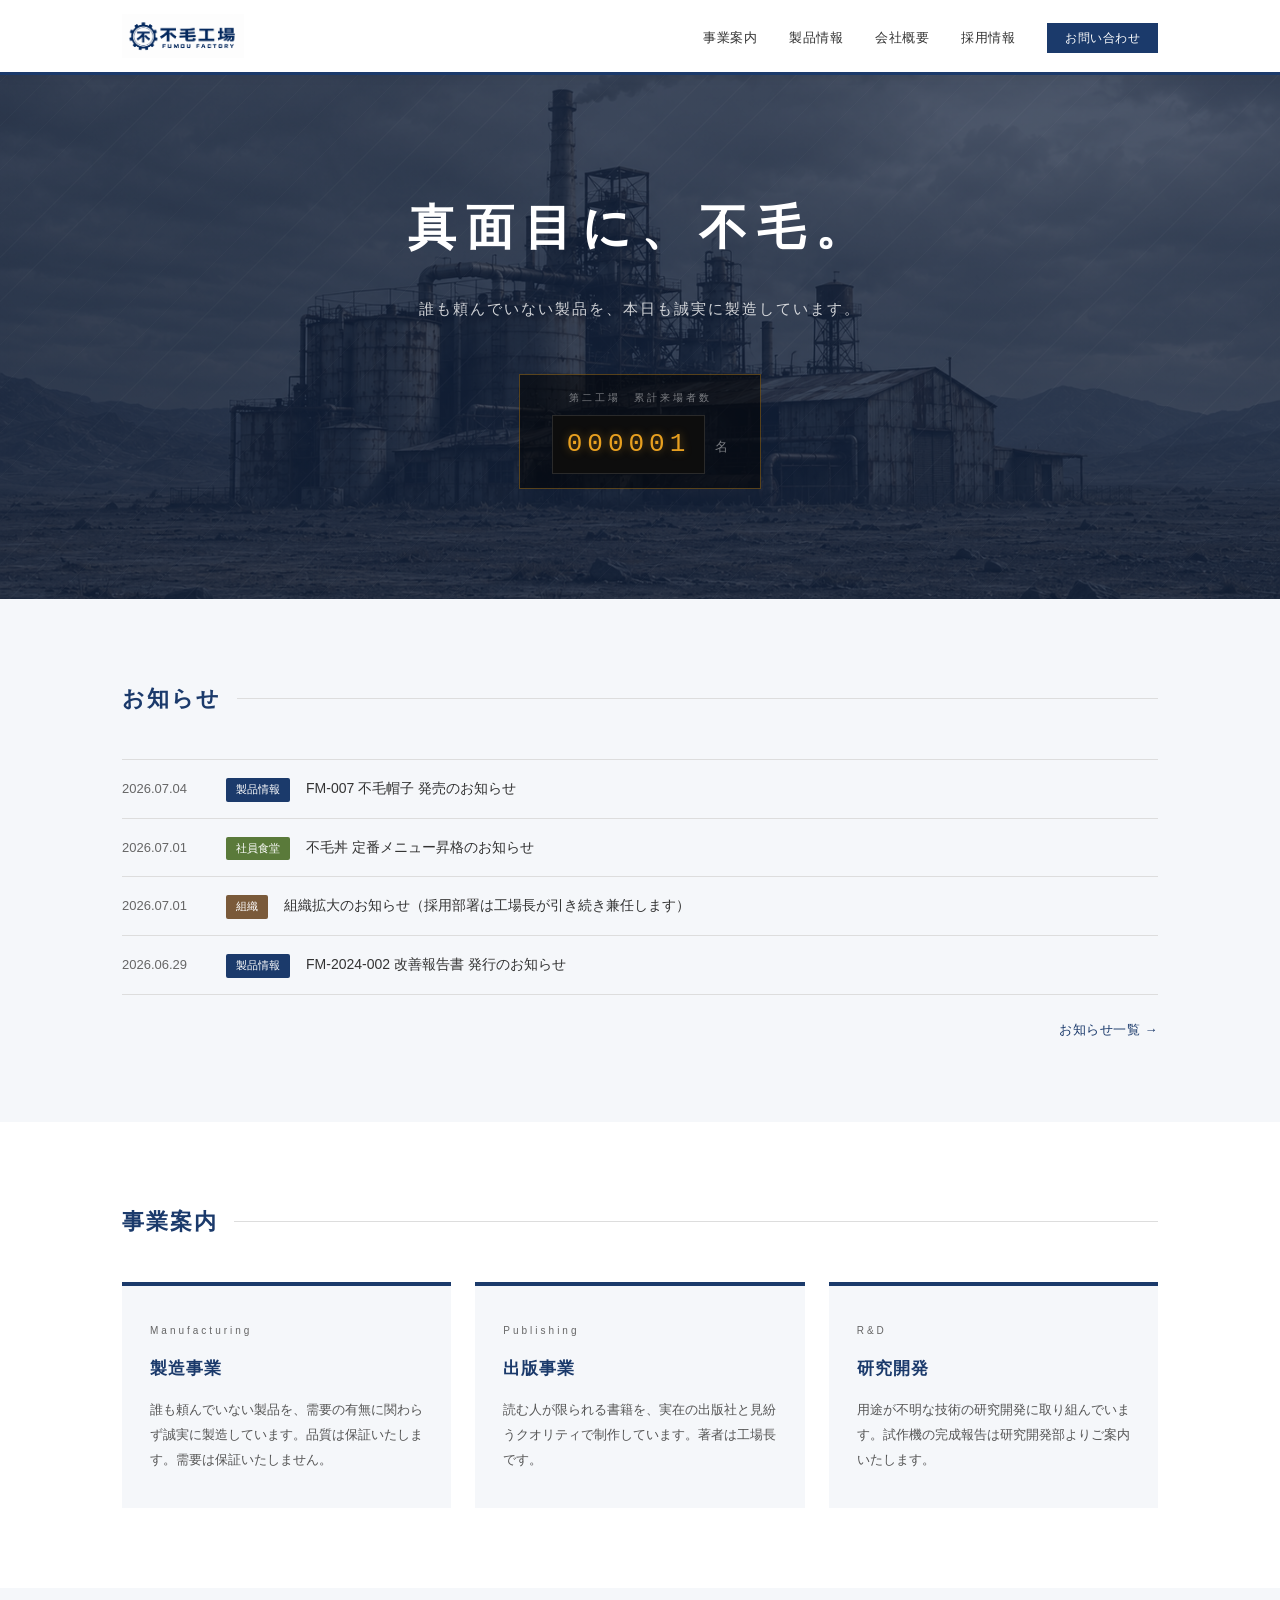
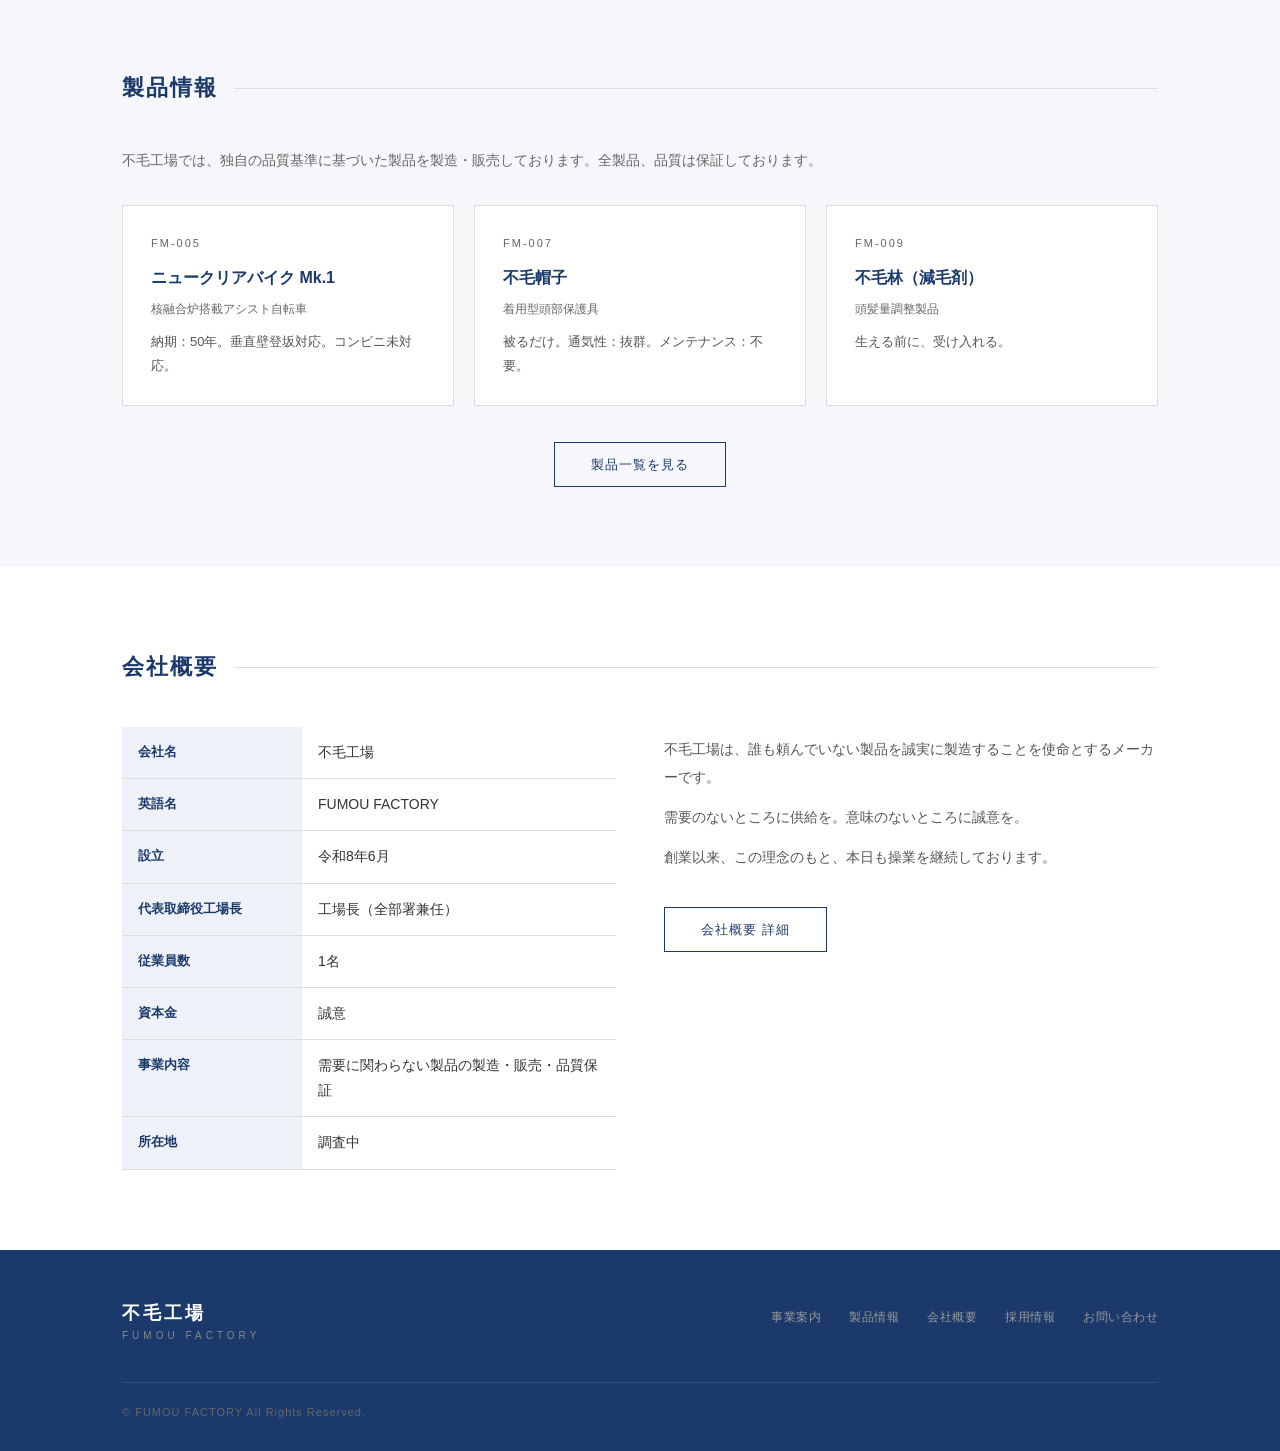
==== index.html @ f2d19d96 "hiro" ====
<!DOCTYPE html>
<html lang="ja">
<head>
  <meta charset="UTF-8">
  <meta name="viewport" content="width=device-width, initial-scale=1.0">
  <title>不毛工場 | FUMOU FACTORY</title>
  <meta name="description" content="不毛工場は、誰も頼んでいない製品を誠実に製造するメーカーです。">
  <link rel="stylesheet" href="style.css">
</head>
<body>

<!-- ヘッダー -->
<header class="header">
  <div class="header-inner">
    <div class="logo">
      <a href="/fumou-factory/"><img src="images/logo.png" alt="不毛工場 FUMOU FACTORY" class="logo-img"></a>
    </div>
    <nav class="nav">
      <ul>
        <li><a href="#">事業案内</a></li>
        <li><a href="#">製品情報</a></li>
        <li><a href="about.html">会社概要</a></li>
        <li><a href="#">採用情報</a></li>
        <li><a href="#" class="contact-btn">お問い合わせ</a></li>
      </ul>
    </nav>
  </div>
</header>

<!-- キービジュアル -->
<section class="hero">
  <div class="hero-inner">
    <p class="hero-tagline">真面目に、不毛。</p>
    <p class="hero-sub">誰も頼んでいない製品を、本日も誠実に製造しています。</p>
    <div class="hero-counter">
      <span class="hero-counter-label">第二工場　累計来場者数</span>
      <div class="hero-counter-display">
        <span class="counter-digits" id="visit-count">------</span>
        <span class="hero-counter-unit">名</span>
      </div>
    </div>
  </div>
</section>

<!-- お知らせ -->
<section class="section news-section">
  <div class="container">
    <h2 class="section-title"><span>お知らせ</span></h2>
    <ul class="news-list">
      <li class="news-item">
        <span class="news-date">2026.07.04</span>
        <span class="news-cat cat-product">製品情報</span>
        <a href="#">FM-007 不毛帽子 発売のお知らせ</a>
      </li>
      <li class="news-item">
        <span class="news-date">2026.07.01</span>
        <span class="news-cat cat-canteen">社員食堂</span>
        <a href="#">不毛丼 定番メニュー昇格のお知らせ</a>
      </li>
      <li class="news-item">
        <span class="news-date">2026.07.01</span>
        <span class="news-cat cat-org">組織</span>
        <a href="#">組織拡大のお知らせ（採用部署は工場長が引き続き兼任します）</a>
      </li>
      <li class="news-item">
        <span class="news-date">2026.06.29</span>
        <span class="news-cat cat-product">製品情報</span>
        <a href="#">FM-2024-002 改善報告書 発行のお知らせ</a>
      </li>
    </ul>
    <div class="news-more-wrap">
      <a href="#" class="link-more">お知らせ一覧 →</a>
    </div>
  </div>
</section>

<!-- 事業案内 -->
<section class="section business-section">
  <div class="container">
    <h2 class="section-title"><span>事業案内</span></h2>
    <div class="business-grid">
      <div class="business-card">
        <div class="business-label">Manufacturing</div>
        <h3>製造事業</h3>
        <p>誰も頼んでいない製品を、需要の有無に関わらず誠実に製造しています。品質は保証いたします。需要は保証いたしません。</p>
      </div>
      <div class="business-card">
        <div class="business-label">Publishing</div>
        <h3>出版事業</h3>
        <p>読む人が限られる書籍を、実在の出版社と見紛うクオリティで制作しています。著者は工場長です。</p>
      </div>
      <div class="business-card">
        <div class="business-label">R&amp;D</div>
        <h3>研究開発</h3>
        <p>用途が不明な技術の研究開発に取り組んでいます。試作機の完成報告は研究開発部よりご案内いたします。</p>
      </div>
    </div>
  </div>
</section>

<!-- 製品情報 -->
<section class="section products-section">
  <div class="container">
    <h2 class="section-title"><span>製品情報</span></h2>
    <p class="section-lead">不毛工場では、独自の品質基準に基づいた製品を製造・販売しております。全製品、品質は保証しております。</p>
    <div class="product-grid">
      <div class="product-card">
        <div class="product-num">FM-005</div>
        <div class="product-name">ニュークリアバイク Mk.1</div>
        <div class="product-spec">核融合炉搭載アシスト自転車</div>
        <div class="product-desc">納期：50年。垂直壁登坂対応。コンビニ未対応。</div>
      </div>
      <div class="product-card">
        <div class="product-num">FM-007</div>
        <div class="product-name">不毛帽子</div>
        <div class="product-spec">着用型頭部保護具</div>
        <div class="product-desc">被るだけ。通気性：抜群。メンテナンス：不要。</div>
      </div>
      <div class="product-card">
        <div class="product-num">FM-009</div>
        <div class="product-name">不毛林（減毛剤）</div>
        <div class="product-spec">頭髪量調整製品</div>
        <div class="product-desc">生える前に、受け入れる。</div>
      </div>
    </div>
    <div class="btn-wrap">
      <a href="#" class="btn-outline">製品一覧を見る</a>
    </div>
  </div>
</section>

<!-- 会社概要 -->
<section class="section company-section">
  <div class="container">
    <h2 class="section-title"><span>会社概要</span></h2>
    <div class="company-inner">
      <table class="company-table">
        <tr>
          <th>会社名</th>
          <td>不毛工場</td>
        </tr>
        <tr>
          <th>英語名</th>
          <td>FUMOU FACTORY</td>
        </tr>
        <tr>
          <th>設立</th>
          <td>令和8年6月</td>
        </tr>
        <tr>
          <th>代表取締役工場長</th>
          <td>工場長（全部署兼任）</td>
        </tr>
        <tr>
          <th>従業員数</th>
          <td>1名</td>
        </tr>
        <tr>
          <th>資本金</th>
          <td>誠意</td>
        </tr>
        <tr>
          <th>事業内容</th>
          <td>需要に関わらない製品の製造・販売・品質保証</td>
        </tr>
        <tr>
          <th>所在地</th>
          <td>調査中</td>
        </tr>
      </table>
      <div class="company-text">
        <p>不毛工場は、誰も頼んでいない製品を誠実に製造することを使命とするメーカーです。</p>
        <p>需要のないところに供給を。意味のないところに誠意を。</p>
        <p>創業以来、この理念のもと、本日も操業を継続しております。</p>
        <a href="#" class="btn-outline" style="display:inline-block;margin-top:24px;">会社概要 詳細</a>
      </div>
    </div>
  </div>
</section>

<!-- フッター -->
<footer class="footer">
  <div class="container">
    <div class="footer-top">
      <div class="footer-logo">
        <span class="footer-logo-ja">不毛工場</span>
        <span class="footer-logo-en">FUMOU FACTORY</span>
      </div>
      <ul class="footer-nav">
        <li><a href="#">事業案内</a></li>
        <li><a href="#">製品情報</a></li>
        <li><a href="about.html">会社概要</a></li>
        <li><a href="#">採用情報</a></li>
        <li><a href="#">お問い合わせ</a></li>
      </ul>
    </div>
    <div class="footer-bottom">
      <p class="copyright">© FUMOU FACTORY All Rights Reserved.</p>
    </div>
  </div>
</footer>

<script>
(function () {
  var key = 'fumou_visit_count';
  var n = parseInt(localStorage.getItem(key) || '0') + 1;
  localStorage.setItem(key, n);
  var el = document.getElementById('visit-count');
  if (el) el.textContent = String(n).padStart(6, '0');
})();
</script>
</body>
</html>
---- style.css ----
/* ===========================
   不毛工場 FUMOU FACTORY
   Corporate Website Stylesheet
=========================== */

*, *::before, *::after {
  margin: 0;
  padding: 0;
  box-sizing: border-box;
}

:root {
  --navy: #1b3a6b;
  --navy-mid: #2d5a9e;
  --navy-light: #eef2f8;
  --gray-dark: #333333;
  --gray-mid: #666666;
  --gray-light: #f5f7fa;
  --border: #dddddd;
  --white: #ffffff;
}

body {
  font-family: "Yu Gothic", "游ゴシック", "Hiragino Kaku Gothic ProN", "ヒラギノ角ゴ ProN W3", Meiryo, "メイリオ", sans-serif;
  font-size: 15px;
  color: var(--gray-dark);
  line-height: 1.8;
  background: var(--white);
}

a {
  color: var(--navy);
  text-decoration: none;
}

a:hover {
  text-decoration: underline;
}

.container {
  max-width: 1100px;
  margin: 0 auto;
  padding: 0 32px;
}

/* ===========================
   HEADER
=========================== */

.header {
  background: var(--white);
  border-bottom: 3px solid var(--navy);
  position: sticky;
  top: 0;
  z-index: 100;
  box-shadow: 0 2px 10px rgba(0, 0, 0, 0.06);
}

.header-inner {
  max-width: 1100px;
  margin: 0 auto;
  padding: 0 32px;
  height: 72px;
  display: flex;
  align-items: center;
  justify-content: space-between;
}

.logo a {
  display: block;
}

.logo-img {
  height: 44px;
  width: auto;
  display: block;
}

.nav ul {
  display: flex;
  list-style: none;
  gap: 32px;
  align-items: center;
}

.nav a {
  font-size: 13px;
  color: var(--gray-dark);
  font-weight: 500;
  letter-spacing: 0.5px;
  transition: color 0.2s;
}

.nav a:hover {
  color: var(--navy);
  text-decoration: none;
}

.contact-btn {
  background: var(--navy) !important;
  color: var(--white) !important;
  padding: 8px 18px !important;
  font-size: 12px !important;
  letter-spacing: 1px;
  transition: background 0.2s !important;
}

.contact-btn:hover {
  background: var(--navy-mid) !important;
}

/* ===========================
   HERO
=========================== */

.hero {
  background:
    linear-gradient(rgba(18, 35, 65, 0.72), rgba(18, 35, 65, 0.72)),
    url('images/hero.png') center / cover no-repeat;
  color: var(--white);
  padding: 110px 32px;
  text-align: center;
  position: relative;
  overflow: hidden;
}

.hero::before {
  content: '';
  position: absolute;
  inset: 0;
  background:
    repeating-linear-gradient(
      -45deg,
      transparent 0,
      transparent 30px,
      rgba(255,255,255,0.02) 30px,
      rgba(255,255,255,0.02) 31px
    );
}

.hero-inner {
  position: relative;
  z-index: 1;
}

.hero-tagline {
  font-size: 48px;
  font-weight: 700;
  letter-spacing: 10px;
  margin-bottom: 24px;
}

.hero-sub {
  font-size: 15px;
  opacity: 0.8;
  letter-spacing: 2px;
}

.hero-counter {
  display: inline-flex;
  flex-direction: column;
  align-items: center;
  gap: 8px;
  margin-top: 52px;
  background: rgba(0,0,0,0.55);
  border: 1px solid rgba(232,160,32,0.35);
  padding: 14px 32px;
}

.hero-counter-label {
  font-size: 10px;
  color: rgba(255,255,255,0.45);
  letter-spacing: 3px;
}

.hero-counter-display {
  display: flex;
  align-items: baseline;
  gap: 10px;
}

.hero-counter-unit {
  font-size: 13px;
  color: rgba(255,255,255,0.45);
}

/* ===========================
   SECTIONS (共通)
=========================== */

.section {
  padding: 80px 0;
}

.section-title {
  font-size: 22px;
  font-weight: 700;
  color: var(--navy);
  letter-spacing: 2px;
  margin-bottom: 40px;
  display: flex;
  align-items: center;
  gap: 16px;
}

.section-title::after {
  content: '';
  flex: 1;
  height: 1px;
  background: var(--border);
}

.section-title span {
  white-space: nowrap;
}

.section-lead {
  color: var(--gray-mid);
  margin-bottom: 32px;
  font-size: 14px;
}

/* ===========================
   NEWS
=========================== */

.news-section {
  background: var(--gray-light);
}

.news-list {
  list-style: none;
}

.news-item {
  display: flex;
  align-items: baseline;
  gap: 16px;
  padding: 16px 0;
  border-bottom: 1px solid var(--border);
  font-size: 14px;
}

.news-item:first-child {
  border-top: 1px solid var(--border);
}

.news-date {
  color: var(--gray-mid);
  font-size: 13px;
  white-space: nowrap;
  min-width: 88px;
}

.news-cat {
  font-size: 11px;
  padding: 2px 10px;
  border-radius: 2px;
  white-space: nowrap;
  font-weight: 500;
}

.cat-product { background: var(--navy); color: var(--white); }
.cat-canteen { background: #5a7a3a; color: var(--white); }
.cat-org     { background: #7a5a3a; color: var(--white); }

.news-item a {
  color: var(--gray-dark);
  transition: color 0.2s;
}

.news-item a:hover {
  color: var(--navy);
  text-decoration: none;
}

.news-more-wrap {
  text-align: right;
  margin-top: 20px;
}

.link-more {
  font-size: 13px;
  color: var(--navy);
  letter-spacing: 0.5px;
}

/* ===========================
   BUSINESS
=========================== */

.business-section {
  background: var(--white);
}

.business-grid {
  display: grid;
  grid-template-columns: repeat(3, 1fr);
  gap: 24px;
}

.business-card {
  background: var(--gray-light);
  padding: 36px 28px;
  border-top: 4px solid var(--navy);
  transition: box-shadow 0.2s;
}

.business-card:hover {
  box-shadow: 0 4px 16px rgba(0,0,0,0.08);
}

.business-label {
  font-size: 10px;
  letter-spacing: 3px;
  color: var(--gray-mid);
  margin-bottom: 14px;
  font-weight: 500;
}

.business-card h3 {
  font-size: 17px;
  color: var(--navy);
  margin-bottom: 14px;
  font-weight: 700;
  letter-spacing: 1px;
}

.business-card p {
  font-size: 13px;
  color: #555;
  line-height: 1.9;
}

/* ===========================
   PRODUCTS
=========================== */

.products-section {
  background: var(--gray-light);
}

.product-grid {
  display: grid;
  grid-template-columns: repeat(3, 1fr);
  gap: 20px;
  margin-bottom: 36px;
}

.product-card {
  background: var(--white);
  border: 1px solid var(--border);
  padding: 28px;
  transition: box-shadow 0.2s;
}

.product-card:hover {
  box-shadow: 0 4px 16px rgba(0,0,0,0.08);
}

.product-num {
  font-size: 11px;
  color: var(--gray-mid);
  letter-spacing: 2px;
  margin-bottom: 10px;
  font-weight: 500;
}

.product-name {
  font-size: 16px;
  font-weight: 700;
  color: var(--navy);
  margin-bottom: 6px;
}

.product-spec {
  font-size: 12px;
  color: var(--gray-mid);
  margin-bottom: 10px;
}

.product-desc {
  font-size: 13px;
  color: #555;
  line-height: 1.8;
}

.btn-wrap {
  text-align: center;
}

.btn-outline {
  display: inline-block;
  border: 1px solid var(--navy);
  color: var(--navy);
  padding: 10px 36px;
  font-size: 13px;
  letter-spacing: 1px;
  transition: background 0.2s, color 0.2s;
  text-decoration: none;
}

.btn-outline:hover {
  background: var(--navy);
  color: var(--white);
  text-decoration: none;
}

/* ===========================
   COMPANY
=========================== */

.company-section {
  background: var(--white);
}

.company-inner {
  display: grid;
  grid-template-columns: 1fr 1fr;
  gap: 48px;
  align-items: start;
}

.company-table {
  width: 100%;
  border-collapse: collapse;
  font-size: 14px;
}

.company-table th,
.company-table td {
  padding: 13px 16px;
  border-bottom: 1px solid var(--border);
  text-align: left;
  vertical-align: top;
}

.company-table th {
  background: var(--navy-light);
  color: var(--navy);
  font-weight: 600;
  width: 180px;
  white-space: nowrap;
  font-size: 13px;
}

.company-table td {
  color: var(--gray-dark);
}

.company-text {
  padding-top: 8px;
}

.company-text p {
  font-size: 14px;
  color: #555;
  line-height: 2;
  margin-bottom: 12px;
}

/* ===========================
   VISITOR COUNTER
=========================== */

.footer-counter-row {
  margin-bottom: 28px;
  padding-bottom: 28px;
  border-bottom: 1px solid rgba(255,255,255,0.08);
}

.counter-board {
  display: inline-flex;
  flex-direction: column;
  gap: 6px;
}

.counter-board-label {
  font-size: 10px;
  color: #666;
  letter-spacing: 2px;
}

.counter-board-display {
  display: flex;
  align-items: baseline;
  gap: 10px;
}

.counter-digits {
  font-family: 'Courier New', Courier, monospace;
  font-size: 26px;
  color: #e8a020;
  letter-spacing: 5px;
  text-shadow: 0 0 10px rgba(232,160,32,0.45);
  background: #0d0d0d;
  padding: 5px 14px;
  border: 1px solid #2a2a2a;
}

.counter-unit {
  font-size: 12px;
  color: #666;
}

/* ===========================
   FOOTER
=========================== */

.footer {
  background: var(--navy);
  color: #aaa;
  padding: 52px 0 28px;
}

.footer-top {
  display: flex;
  justify-content: space-between;
  align-items: flex-start;
  margin-bottom: 40px;
}

.footer-logo {
  display: flex;
  flex-direction: column;
  line-height: 1.3;
}

.footer-logo-ja {
  font-size: 18px;
  color: var(--white);
  letter-spacing: 3px;
  font-weight: 700;
}

.footer-logo-en {
  font-size: 10px;
  color: #888;
  letter-spacing: 4px;
  margin-top: 4px;
}

.footer-nav {
  list-style: none;
  display: flex;
  gap: 28px;
  flex-wrap: wrap;
  align-items: center;
}

.footer-nav a {
  color: #999;
  font-size: 12px;
  letter-spacing: 0.5px;
  transition: color 0.2s;
}

.footer-nav a:hover {
  color: var(--white);
  text-decoration: none;
}

.footer-bottom {
  border-top: 1px solid rgba(255,255,255,0.1);
  padding-top: 20px;
}

.copyright {
  font-size: 11px;
  color: #666;
  letter-spacing: 1px;
}

/* ===========================
   BREADCRUMB
=========================== */

.breadcrumb {
  background: var(--gray-light);
  border-bottom: 1px solid var(--border);
  padding: 10px 0;
  font-size: 12px;
  color: var(--gray-mid);
}

.breadcrumb a {
  color: var(--gray-mid);
}

.breadcrumb-sep {
  margin: 0 8px;
}

/* ===========================
   PAGE HERO
=========================== */

.page-hero {
  background: var(--navy);
  color: var(--white);
  padding: 48px 0;
  border-bottom: 4px solid var(--navy-mid);
}

.page-title {
  font-size: 28px;
  font-weight: 700;
  letter-spacing: 4px;
  margin-bottom: 6px;
}

.page-title-en {
  font-size: 11px;
  letter-spacing: 5px;
  opacity: 0.6;
}

/* ===========================
   NAV ACTIVE
=========================== */

.nav-active {
  color: var(--navy) !important;
  border-bottom: 2px solid var(--navy);
  padding-bottom: 2px;
}

/* ===========================
   COMPANY TABLE (wide)
=========================== */

.company-table--wide {
  max-width: 800px;
}

.company-table--wide th {
  width: 200px;
}

/* ===========================
   HISTORY
=========================== */

.history-section {
  background: var(--gray-light);
}

.history-table-wrap {
  max-width: 800px;
}

.history-table {
  width: 100%;
  border-collapse: collapse;
  font-size: 14px;
}

.history-table tr {
  border-bottom: 1px solid var(--border);
}

.history-table tr:first-child {
  border-top: 1px solid var(--border);
}

.history-table th {
  padding: 16px 20px;
  color: var(--navy);
  font-weight: 600;
  white-space: nowrap;
  width: 140px;
  vertical-align: top;
  background: none;
  font-size: 13px;
}

.history-table td {
  padding: 16px 20px;
  color: var(--gray-dark);
  line-height: 1.8;
}

/* ===========================
   MESSAGE
=========================== */

.message-inner {
  display: flex;
  gap: 48px;
  align-items: flex-start;
  max-width: 900px;
}

.message-photo {
  flex-shrink: 0;
  width: 200px;
}

.message-photo img {
  width: 100%;
  border: 1px solid var(--border);
}

.message-body p {
  font-size: 14px;
  color: #555;
  line-height: 2.2;
  margin-bottom: 12px;
}

.message-sign {
  margin-top: 32px !important;
  font-size: 13px !important;
  color: var(--gray-mid) !important;
}

.message-name {
  font-size: 18px;
  font-weight: 700;
  color: var(--navy);
  display: block;
  margin-top: 4px;
  letter-spacing: 2px;
}
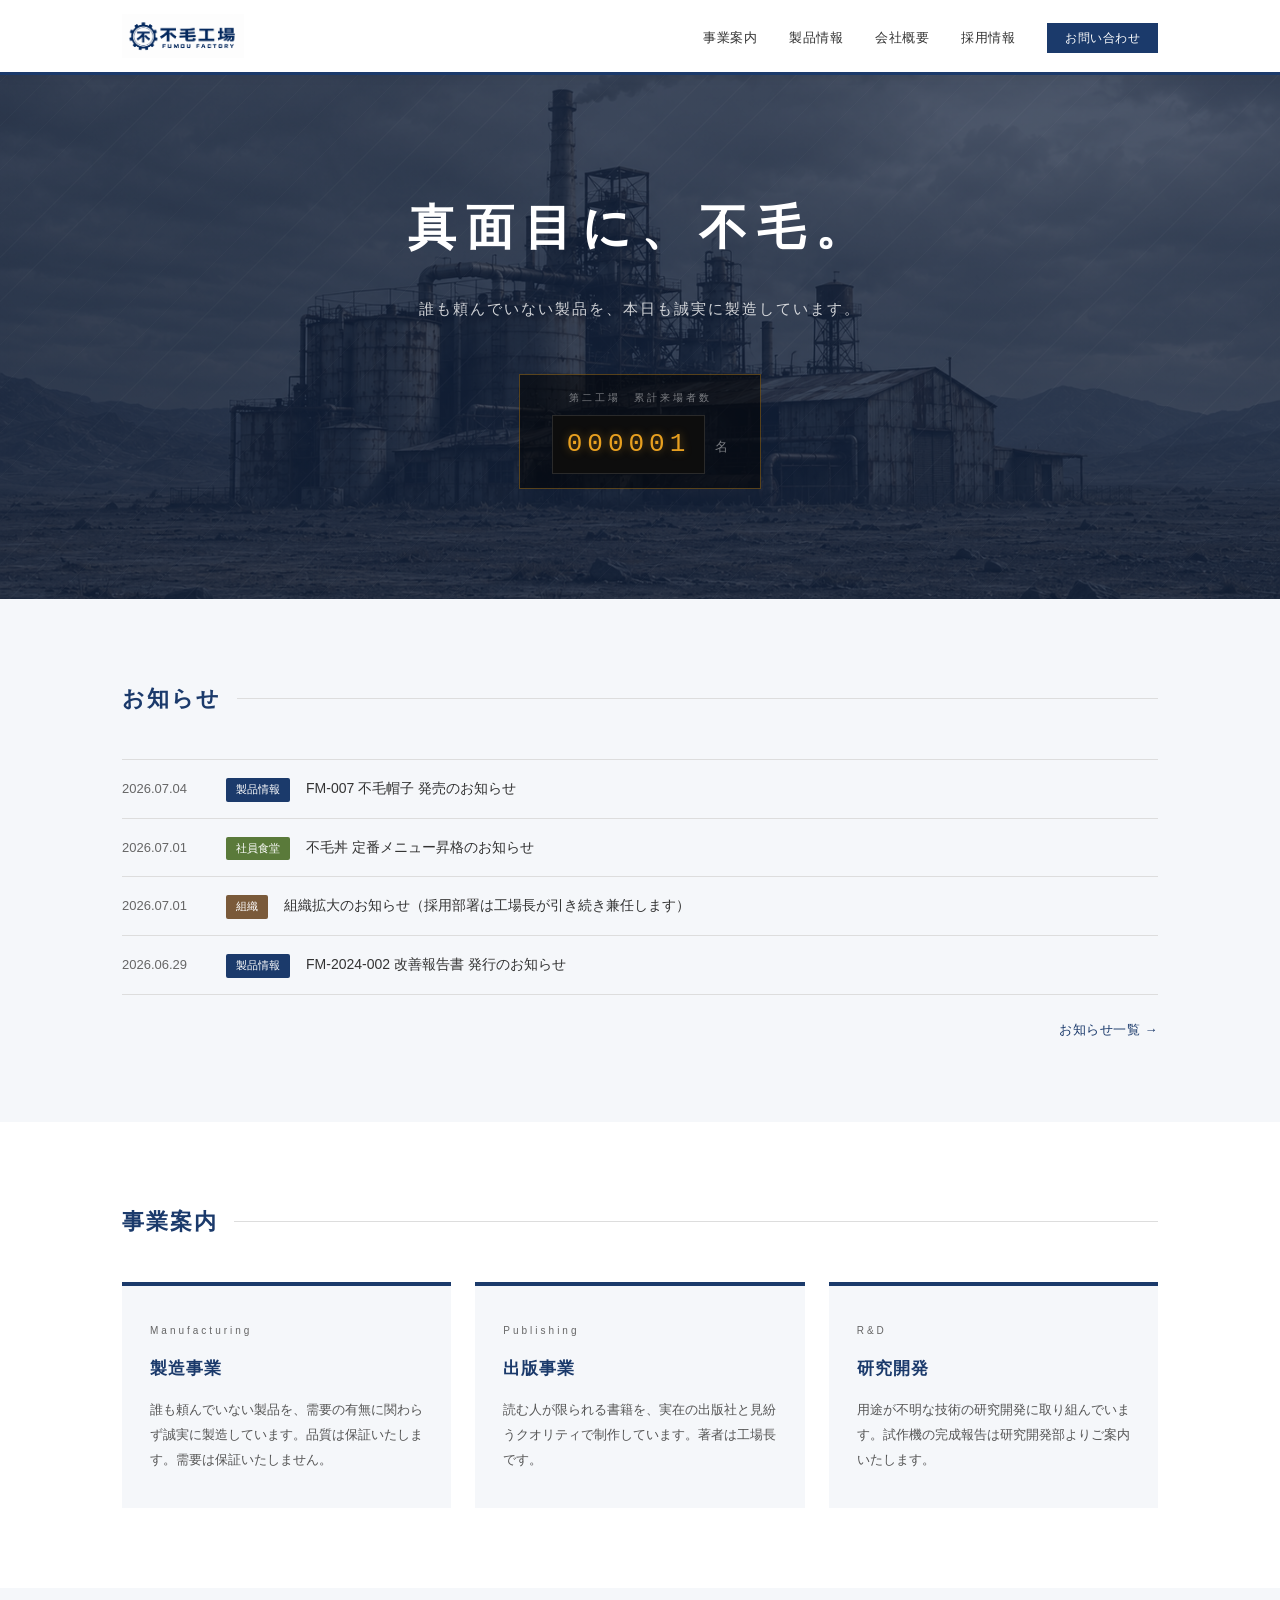
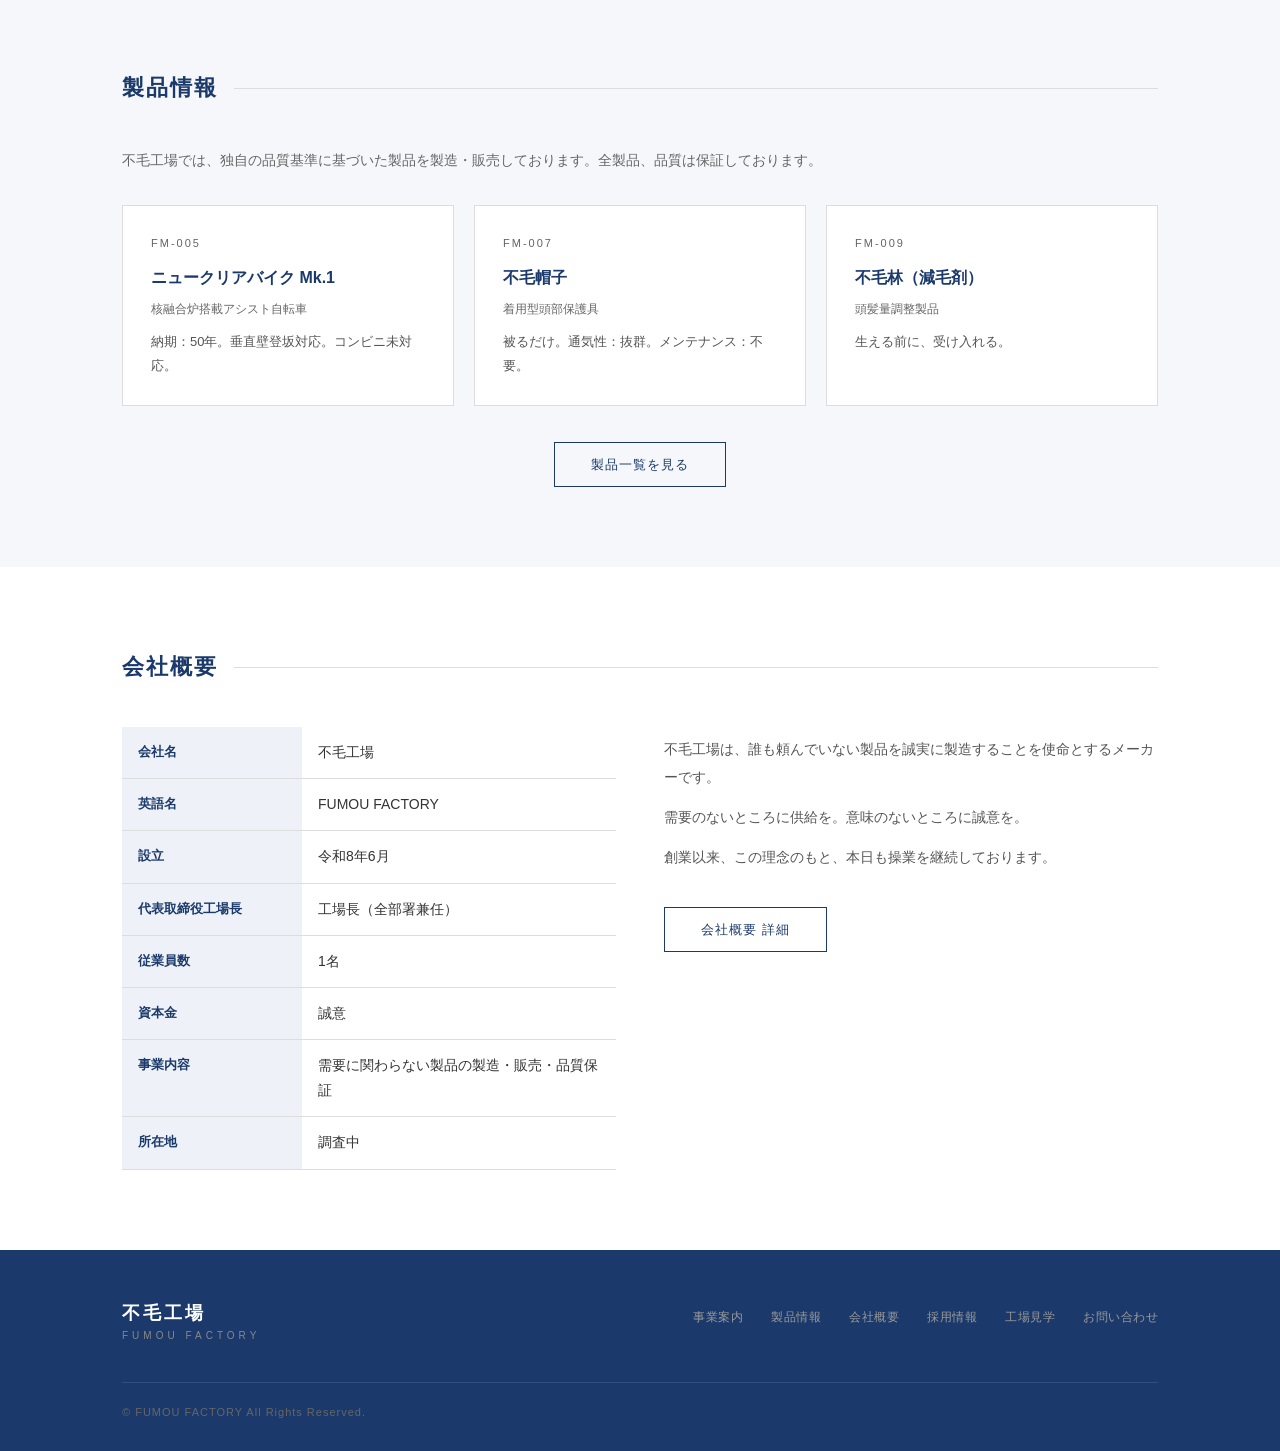
==== commit efe41146: "add factory.html: 工場見学ページ（準備中）" ====
--- a/index.html
+++ b/index.html
@@ -20,8 +20,8 @@
         <li><a href="#">事業案内</a></li>
         <li><a href="#">製品情報</a></li>
         <li><a href="about.html">会社概要</a></li>
-        <li><a href="#">採用情報</a></li>
-        <li><a href="#" class="contact-btn">お問い合わせ</a></li>
+        <li><a href="recruit.html">採用情報</a></li>
+        <li><a href="https://x.com/fumoukoujou2323" target="_blank" class="contact-btn">お問い合わせ</a></li>
       </ul>
     </nav>
   </div>
@@ -124,7 +124,7 @@
       </div>
     </div>
     <div class="btn-wrap">
-      <a href="#" class="btn-outline">製品一覧を見る</a>
+      <a href="products.html" class="btn-outline">製品一覧を見る</a>
     </div>
   </div>
 </section>
@@ -190,8 +190,9 @@
         <li><a href="#">事業案内</a></li>
         <li><a href="#">製品情報</a></li>
         <li><a href="about.html">会社概要</a></li>
-        <li><a href="#">採用情報</a></li>
-        <li><a href="#">お問い合わせ</a></li>
+        <li><a href="recruit.html">採用情報</a></li>
+        <li><a href="factory.html">工場見学</a></li>
+        <li><a href="https://x.com/fumoukoujou2323" target="_blank">お問い合わせ</a></li>
       </ul>
     </div>
     <div class="footer-bottom">
